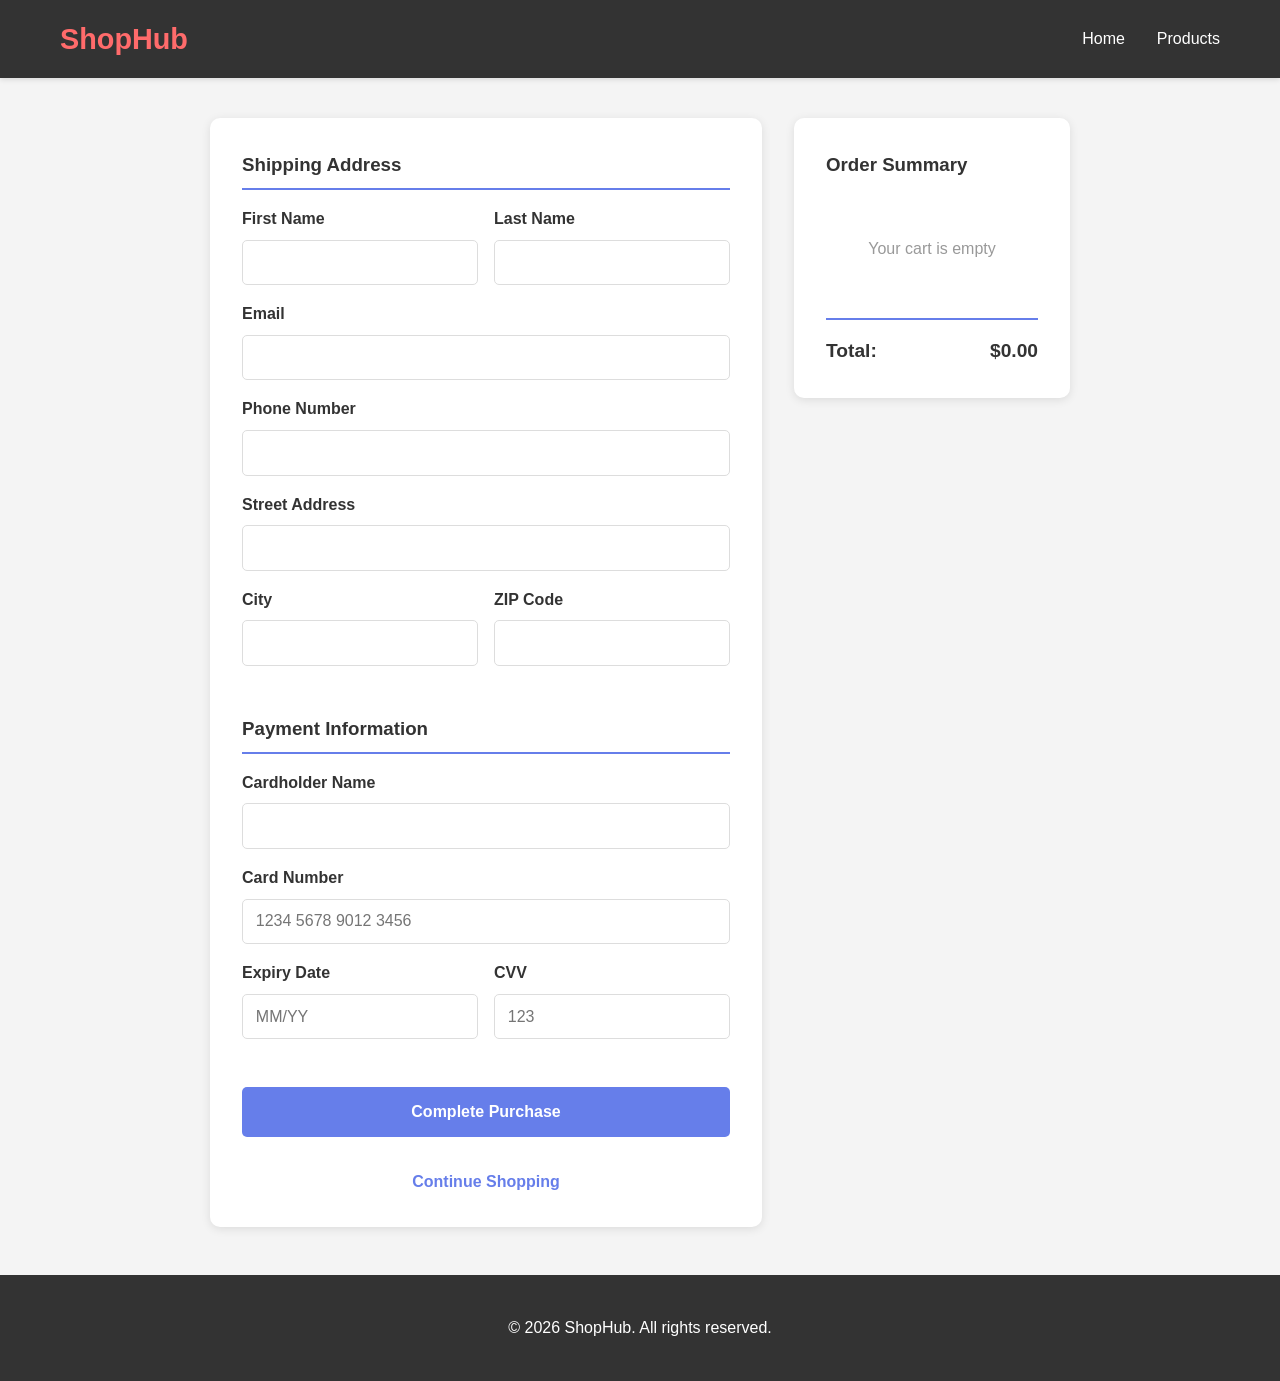
==== frontend/pages/checkout.html @ a6169514 "Initial commit" ====
<!DOCTYPE html>
<html lang="en">
<head>
    <meta charset="UTF-8">
    <meta name="viewport" content="width=device-width, initial-scale=1.0">
    <title>Checkout - ShopHub</title>
    <link rel="stylesheet" href="../assets/css/style.css">
    <style>
        .checkout-container {
            max-width: 900px;
            margin: 40px auto;
            display: grid;
            grid-template-columns: 2fr 1fr;
            gap: 2rem;
            padding: 0 20px;
        }

        .checkout-form {
            background: white;
            padding: 2rem;
            border-radius: 10px;
            box-shadow: 0 2px 10px rgba(0,0,0,0.1);
        }

        .checkout-form h3 {
            margin-top: 2rem;
            margin-bottom: 1rem;
            color: #333;
            border-bottom: 2px solid #667eea;
            padding-bottom: 0.5rem;
        }

        .checkout-form h3:first-child {
            margin-top: 0;
        }

        .form-group {
            margin-bottom: 1rem;
        }

        .form-group label {
            display: block;
            margin-bottom: 0.5rem;
            font-weight: bold;
            color: #333;
        }

        .form-group input {
            width: 100%;
            padding: 0.8rem;
            border: 1px solid #ddd;
            border-radius: 5px;
            font-size: 1rem;
        }

        .form-group input:focus {
            outline: none;
            border-color: #667eea;
            box-shadow: 0 0 5px rgba(102, 126, 234, 0.3);
        }

        .form-row {
            display: grid;
            grid-template-columns: 1fr 1fr;
            gap: 1rem;
        }

        .checkout-btn {
            width: 100%;
            background: #667eea;
            color: white;
            padding: 1rem;
            border: none;
            border-radius: 5px;
            cursor: pointer;
            font-size: 1rem;
            font-weight: bold;
            margin-top: 2rem;
            transition: background 0.3s ease;
        }

        .checkout-btn:hover {
            background: #764ba2;
        }

        .order-summary {
            background: white;
            padding: 2rem;
            border-radius: 10px;
            box-shadow: 0 2px 10px rgba(0,0,0,0.1);
            height: fit-content;
            position: sticky;
            top: 20px;
        }

        .order-summary h3 {
            margin-bottom: 1.5rem;
            color: #333;
        }

        .cart-items {
            margin-bottom: 1.5rem;
        }

        .cart-item {
            display: flex;
            justify-content: space-between;
            padding: 0.8rem 0;
            border-bottom: 1px solid #eee;
        }

        .cart-item:last-child {
            border-bottom: none;
        }

        .item-details {
            flex: 1;
        }

        .item-name {
            font-weight: bold;
            color: #333;
        }

        .item-qty {
            color: #666;
            font-size: 0.9rem;
        }

        .item-price {
            color: #ff6b6b;
            font-weight: bold;
        }

        .order-total {
            border-top: 2px solid #667eea;
            padding-top: 1rem;
            font-size: 1.2rem;
            font-weight: bold;
            display: flex;
            justify-content: space-between;
            color: #333;
        }

        .empty-message {
            padding: 2rem;
            text-align: center;
            color: #999;
        }

        .continue-shopping {
            display: inline-block;
            margin-top: 1rem;
            color: #667eea;
            text-decoration: none;
            font-weight: bold;
        }

        @media (max-width: 768px) {
            .checkout-container {
                grid-template-columns: 1fr;
            }

            .order-summary {
                position: static;
            }
        }
    </style>
</head>
<body>
    <!-- Navigation -->
    <nav class="navbar">
        <div class="container">
            <div class="logo">ShopHub</div>
            <ul class="nav-menu">
                <li><a href="../index.html">Home</a></li>
                <li><a href="../index.html#products">Products</a></li>
            </ul>
        </div>
    </nav>

    <div class="checkout-container">
        <!-- Checkout Form -->
        <form id="checkoutForm" class="checkout-form">
            <h3>Shipping Address</h3>
            <div class="form-row">
                <div class="form-group">
                    <label for="firstName">First Name</label>
                    <input type="text" id="firstName" name="firstName" required>
                </div>
                <div class="form-group">
                    <label for="lastName">Last Name</label>
                    <input type="text" id="lastName" name="lastName" required>
                </div>
            </div>
            <div class="form-group">
                <label for="email">Email</label>
                <input type="email" id="email" name="email" required>
            </div>
            <div class="form-group">
                <label for="phone">Phone Number</label>
                <input type="tel" id="phone" name="phone" required>
            </div>
            <div class="form-group">
                <label for="address">Street Address</label>
                <input type="text" id="address" name="address" required>
            </div>
            <div class="form-row">
                <div class="form-group">
                    <label for="city">City</label>
                    <input type="text" id="city" name="city" required>
                </div>
                <div class="form-group">
                    <label for="zipcode">ZIP Code</label>
                    <input type="text" id="zipcode" name="zipcode" required>
                </div>
            </div>

            <h3>Payment Information</h3>
            <div class="form-group">
                <label for="cardName">Cardholder Name</label>
                <input type="text" id="cardName" name="cardName" required>
            </div>
            <div class="form-group">
                <label for="cardNumber">Card Number</label>
                <input type="text" id="cardNumber" name="cardNumber" placeholder="1234 5678 9012 3456" required>
            </div>
            <div class="form-row">
                <div class="form-group">
                    <label for="expiry">Expiry Date</label>
                    <input type="text" id="expiry" name="expiry" placeholder="MM/YY" required>
                </div>
                <div class="form-group">
                    <label for="cvv">CVV</label>
                    <input type="text" id="cvv" name="cvv" placeholder="123" required>
                </div>
            </div>

            <button type="submit" class="checkout-btn">Complete Purchase</button>
            <div style="text-align: center; margin-top: 1rem;">
                <a href="../index.html" class="continue-shopping">Continue Shopping</a>
            </div>
        </form>

        <!-- Order Summary -->
        <div class="order-summary">
            <h3>Order Summary</h3>
            <div class="cart-items" id="cartItems">
                <div class="empty-message">Your cart is empty</div>
            </div>
            <div class="order-total">
                <span>Total:</span>
                <span id="orderTotal">$0.00</span>
            </div>
        </div>
    </div>

    <!-- Footer -->
    <footer class="footer">
        <p>&copy; 2026 ShopHub. All rights reserved.</p>
    </footer>

    <script>
        // Load cart from localStorage
        let cart = [];
        
        function loadCheckout() {
            const saved = localStorage.getItem('cart');
            if (saved) {
                cart = JSON.parse(saved);
            }
            displayCartItems();
        }

        function displayCartItems() {
            const cartContainer = document.getElementById('cartItems');
            const totalElement = document.getElementById('orderTotal');
            
            if (cart.length === 0) {
                cartContainer.innerHTML = '<div class="empty-message">Your cart is empty</div>';
                totalElement.textContent = '$0.00';
                return;
            }

            let html = '';
            let total = 0;

            cart.forEach(item => {
                const itemTotal = item.price * item.quantity;
                total += itemTotal;
                html += `
                    <div class="cart-item">
                        <div class="item-details">
                            <div class="item-name">${item.name}</div>
                            <div class="item-qty">Qty: ${item.quantity}</div>
                        </div>
                        <div class="item-price">$${itemTotal.toFixed(2)}</div>
                    </div>
                `;
            });

            cartContainer.innerHTML = html;
            totalElement.textContent = '$' + total.toFixed(2);
        }

        // Handle form submission
        document.getElementById('checkoutForm').addEventListener('submit', function(e) {
            e.preventDefault();
            
            if (cart.length === 0) {
                alert('Your cart is empty!');
                return;
            }

            // Create order
            const order = {
                id: Date.now(),
                cart: cart,
                shippingInfo: {
                    firstName: document.getElementById('firstName').value,
                    lastName: document.getElementById('lastName').value,
                    email: document.getElementById('email').value,
                    phone: document.getElementById('phone').value,
                    address: document.getElementById('address').value,
                    city: document.getElementById('city').value,
                    zipcode: document.getElementById('zipcode').value
                },
                orderDate: new Date().toISOString()
            };

            // Save order to localStorage
            const orders = JSON.parse(localStorage.getItem('orders')) || [];
            orders.push(order);
            localStorage.setItem('orders', JSON.stringify(orders));

            // Clear cart
            localStorage.removeItem('cart');

            alert('Order placed successfully! Order ID: ' + order.id);
            window.location.href = '../index.html';
        });

        // Load checkout on page load
        document.addEventListener('DOMContentLoaded', loadCheckout);
    </script>
</body>
</html>
    </footer>

    <script src="../assets/js/api.js"></script>
    <script src="../assets/js/checkout.js"></script>
</body>
</html>
---- frontend/assets/css/style.css ----
* {
    margin: 0;
    padding: 0;
    box-sizing: border-box;
}

body {
    font-family: 'Arial', sans-serif;
    line-height: 1.6;
    color: #333;
    background-color: #f4f4f4;
}

.container {
    max-width: 1200px;
    margin: 0 auto;
    padding: 0 20px;
}

/* Navigation */
.navbar {
    background: #333;
    color: white;
    padding: 1rem 0;
    position: sticky;
    top: 0;
    z-index: 100;
    box-shadow: 0 2px 5px rgba(0,0,0,0.1);
}

.navbar .container {
    display: flex;
    justify-content: space-between;
    align-items: center;
}

.logo {
    font-size: 1.8rem;
    font-weight: bold;
    color: #ff6b6b;
}

.nav-menu {
    display: flex;
    list-style: none;
    gap: 2rem;
}

.nav-menu a {
    color: white;
    text-decoration: none;
    transition: color 0.3s ease;
    cursor: pointer;
}

.nav-menu a:hover {
    color: #ff6b6b;
}

.cart-btn {
    background: #ff6b6b;
    padding: 0.5rem 1rem;
    border-radius: 5px;
    color: white !important;
}

.cart-btn:hover {
    background: #ff5252;
}

/* Hero Section */
.hero {
    background: linear-gradient(135deg, #667eea 0%, #764ba2 100%);
    color: white;
    padding: 6rem 0;
    text-align: center;
}

.hero-content h1 {
    font-size: 3rem;
    margin-bottom: 1rem;
}

.hero-content p {
    font-size: 1.2rem;
    margin-bottom: 2rem;
}

.cta-btn {
    background: #ff6b6b;
    color: white;
    border: none;
    padding: 0.8rem 2rem;
    font-size: 1rem;
    border-radius: 5px;
    cursor: pointer;
    transition: background 0.3s ease;
}

.cta-btn:hover {
    background: #ff5252;
}

/* Products Section */
.products {
    padding: 3rem 0;
    background: white;
    margin: 2rem 0;
    border-radius: 10px;
}

.products h2 {
    text-align: center;
    margin-bottom: 2rem;
    font-size: 2rem;
    color: #333;
}

.products-grid {
    display: grid;
    grid-template-columns: repeat(auto-fill, minmax(250px, 1fr));
    gap: 2rem;
}

.product-card {
    background: #fff;
    border: 1px solid #ddd;
    border-radius: 8px;
    overflow: hidden;
    transition: transform 0.3s ease, box-shadow 0.3s ease;
    cursor: pointer;
}

.product-card:hover {
    transform: translateY(-5px);
    box-shadow: 0 5px 15px rgba(0,0,0,0.1);
}

.product-image {
    width: 100%;
    height: 200px;
    background: linear-gradient(135deg, #ddd, #eee);
    display: flex;
    align-items: center;
    justify-content: center;
    font-size: 3rem;
    color: #999;
}

.product-info {
    padding: 1.5rem;
}

.product-name {
    font-size: 1.1rem;
    font-weight: bold;
    margin-bottom: 0.5rem;
    color: #333;
}

.product-description {
    font-size: 0.9rem;
    color: #666;
    margin-bottom: 1rem;
}

.product-price {
    font-size: 1.3rem;
    color: #ff6b6b;
    font-weight: bold;
    margin-bottom: 1rem;
}

.product-rating {
    color: #ffc107;
    margin-bottom: 1rem;
    font-size: 0.9rem;
}

.add-to-cart-btn {
    width: 100%;
    background: #667eea;
    color: white;
    border: none;
    padding: 0.8rem;
    border-radius: 5px;
    cursor: pointer;
    font-size: 1rem;
    transition: background 0.3s ease;
}

.add-to-cart-btn:hover {
    background: #764ba2;
}

/* Footer */
.footer {
    background: #333;
    color: white;
    padding: 2rem 0;
    text-align: center;
    margin-top: 3rem;
}

.footer p {
    margin: 0.5rem 0;
}

/* Responsive Design */
@media (max-width: 768px) {
    .nav-menu {
        gap: 1rem;
        font-size: 0.9rem;
    }

    .hero-content h1 {
        font-size: 2rem;
    }

    .hero-content p {
        font-size: 1rem;
    }

    .products-grid {
        grid-template-columns: repeat(auto-fill, minmax(150px, 1fr));
        gap: 1rem;
    }

    .product-card {
        border-radius: 5px;
    }

    .product-image {
        height: 150px;
        font-size: 2rem;
    }

    .product-info {
        padding: 1rem;
    }

    .product-name {
        font-size: 0.95rem;
    }

    .product-price {
        font-size: 1.1rem;
    }
}

@media (max-width: 480px) {
    .navbar .container {
        flex-direction: column;
        gap: 1rem;
    }

    .nav-menu {
        flex-direction: column;
        gap: 0.5rem;
        width: 100%;
    }

    .hero {
        padding: 3rem 0;
    }

    .hero-content h1 {
        font-size: 1.5rem;
    }

    .products-grid {
        grid-template-columns: 1fr;
    }
}

.loading {
    text-align: center;
    padding: 3rem;
    color: #999;
    font-size: 1.1rem;
}
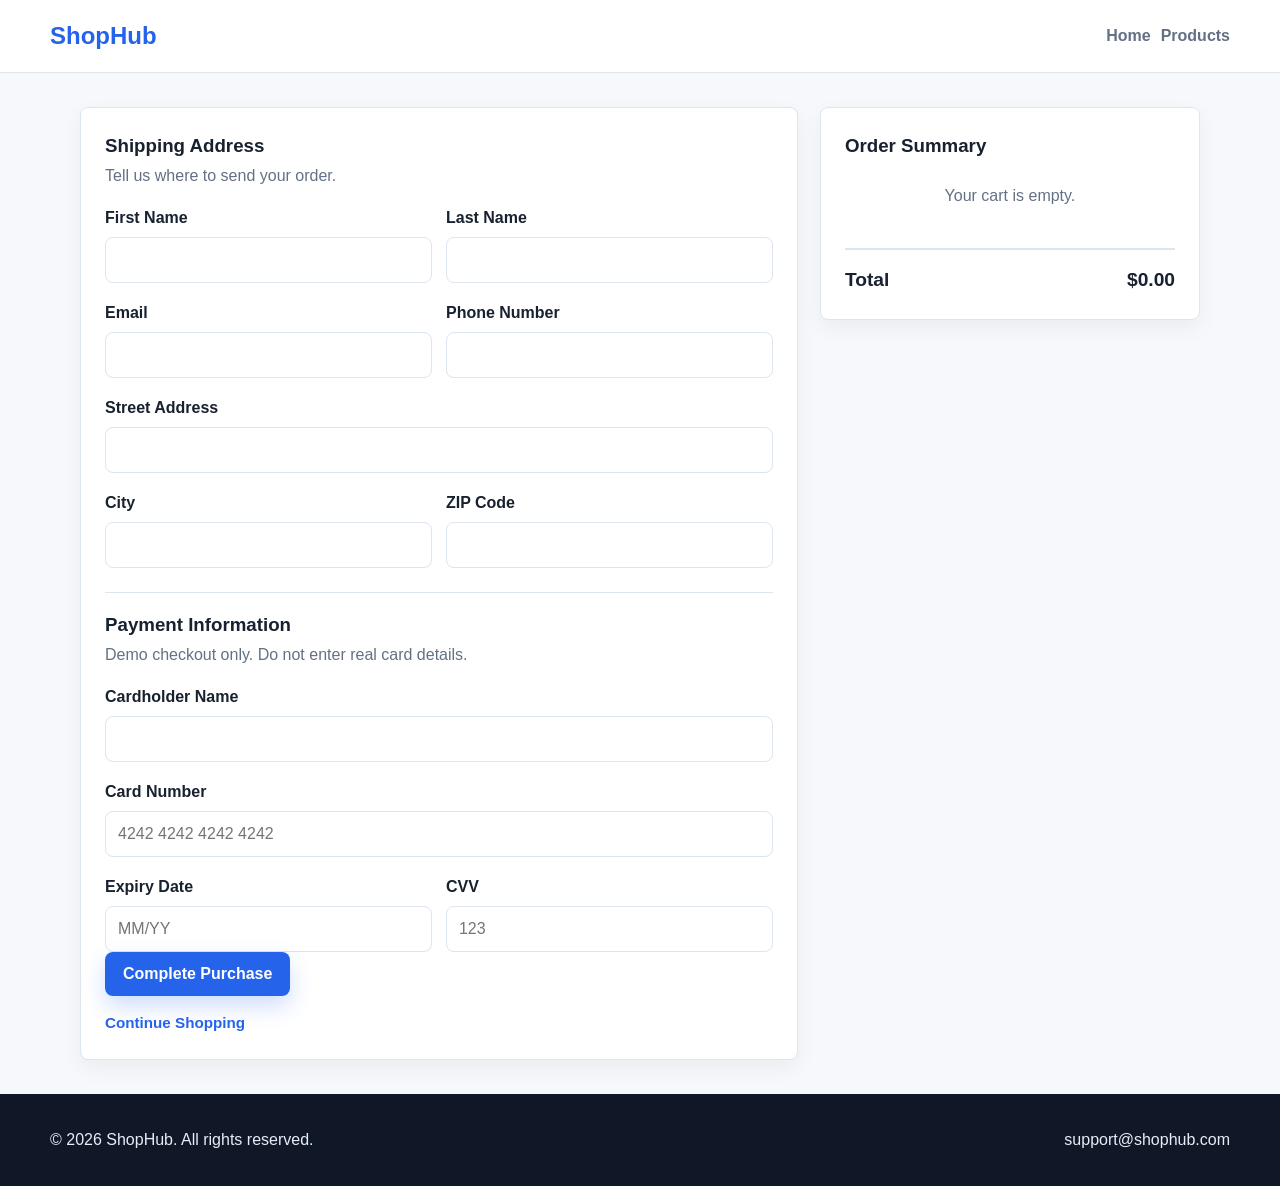
==== commit a1ccee77: "Update" ====
--- a/frontend/pages/checkout.html
+++ b/frontend/pages/checkout.html
@@ -5,173 +5,11 @@
     <meta name="viewport" content="width=device-width, initial-scale=1.0">
     <title>Checkout - ShopHub</title>
     <link rel="stylesheet" href="../assets/css/style.css">
-    <style>
-        .checkout-container {
-            max-width: 900px;
-            margin: 40px auto;
-            display: grid;
-            grid-template-columns: 2fr 1fr;
-            gap: 2rem;
-            padding: 0 20px;
-        }
-
-        .checkout-form {
-            background: white;
-            padding: 2rem;
-            border-radius: 10px;
-            box-shadow: 0 2px 10px rgba(0,0,0,0.1);
-        }
-
-        .checkout-form h3 {
-            margin-top: 2rem;
-            margin-bottom: 1rem;
-            color: #333;
-            border-bottom: 2px solid #667eea;
-            padding-bottom: 0.5rem;
-        }
-
-        .checkout-form h3:first-child {
-            margin-top: 0;
-        }
-
-        .form-group {
-            margin-bottom: 1rem;
-        }
-
-        .form-group label {
-            display: block;
-            margin-bottom: 0.5rem;
-            font-weight: bold;
-            color: #333;
-        }
-
-        .form-group input {
-            width: 100%;
-            padding: 0.8rem;
-            border: 1px solid #ddd;
-            border-radius: 5px;
-            font-size: 1rem;
-        }
-
-        .form-group input:focus {
-            outline: none;
-            border-color: #667eea;
-            box-shadow: 0 0 5px rgba(102, 126, 234, 0.3);
-        }
-
-        .form-row {
-            display: grid;
-            grid-template-columns: 1fr 1fr;
-            gap: 1rem;
-        }
-
-        .checkout-btn {
-            width: 100%;
-            background: #667eea;
-            color: white;
-            padding: 1rem;
-            border: none;
-            border-radius: 5px;
-            cursor: pointer;
-            font-size: 1rem;
-            font-weight: bold;
-            margin-top: 2rem;
-            transition: background 0.3s ease;
-        }
-
-        .checkout-btn:hover {
-            background: #764ba2;
-        }
-
-        .order-summary {
-            background: white;
-            padding: 2rem;
-            border-radius: 10px;
-            box-shadow: 0 2px 10px rgba(0,0,0,0.1);
-            height: fit-content;
-            position: sticky;
-            top: 20px;
-        }
-
-        .order-summary h3 {
-            margin-bottom: 1.5rem;
-            color: #333;
-        }
-
-        .cart-items {
-            margin-bottom: 1.5rem;
-        }
-
-        .cart-item {
-            display: flex;
-            justify-content: space-between;
-            padding: 0.8rem 0;
-            border-bottom: 1px solid #eee;
-        }
-
-        .cart-item:last-child {
-            border-bottom: none;
-        }
-
-        .item-details {
-            flex: 1;
-        }
-
-        .item-name {
-            font-weight: bold;
-            color: #333;
-        }
-
-        .item-qty {
-            color: #666;
-            font-size: 0.9rem;
-        }
-
-        .item-price {
-            color: #ff6b6b;
-            font-weight: bold;
-        }
-
-        .order-total {
-            border-top: 2px solid #667eea;
-            padding-top: 1rem;
-            font-size: 1.2rem;
-            font-weight: bold;
-            display: flex;
-            justify-content: space-between;
-            color: #333;
-        }
-
-        .empty-message {
-            padding: 2rem;
-            text-align: center;
-            color: #999;
-        }
-
-        .continue-shopping {
-            display: inline-block;
-            margin-top: 1rem;
-            color: #667eea;
-            text-decoration: none;
-            font-weight: bold;
-        }
-
-        @media (max-width: 768px) {
-            .checkout-container {
-                grid-template-columns: 1fr;
-            }
-
-            .order-summary {
-                position: static;
-            }
-        }
-    </style>
 </head>
-<body>
-    <!-- Navigation -->
+<body class="checkout-page">
     <nav class="navbar">
         <div class="container">
-            <div class="logo">ShopHub</div>
+            <a class="logo" href="../index.html">ShopHub</a>
             <ul class="nav-menu">
                 <li><a href="../index.html">Home</a></li>
                 <li><a href="../index.html#products">Products</a></li>
@@ -179,175 +17,199 @@
         </div>
     </nav>
 
-    <div class="checkout-container">
-        <!-- Checkout Form -->
+    <main class="checkout-container">
         <form id="checkoutForm" class="checkout-form">
             <h3>Shipping Address</h3>
+            <p class="muted">Tell us where to send your order.</p>
             <div class="form-row">
                 <div class="form-group">
                     <label for="firstName">First Name</label>
-                    <input type="text" id="firstName" name="firstName" required>
+                    <input type="text" id="firstName" name="firstName" autocomplete="given-name" required>
                 </div>
                 <div class="form-group">
                     <label for="lastName">Last Name</label>
-                    <input type="text" id="lastName" name="lastName" required>
-                </div>
-            </div>
-            <div class="form-group">
-                <label for="email">Email</label>
-                <input type="email" id="email" name="email" required>
-            </div>
-            <div class="form-group">
-                <label for="phone">Phone Number</label>
-                <input type="tel" id="phone" name="phone" required>
+                    <input type="text" id="lastName" name="lastName" autocomplete="family-name" required>
+                </div>
+            </div>
+            <div class="form-row">
+                <div class="form-group">
+                    <label for="email">Email</label>
+                    <input type="email" id="email" name="email" autocomplete="email" required>
+                </div>
+                <div class="form-group">
+                    <label for="phone">Phone Number</label>
+                    <input type="tel" id="phone" name="phone" autocomplete="tel" required>
+                </div>
             </div>
             <div class="form-group">
                 <label for="address">Street Address</label>
-                <input type="text" id="address" name="address" required>
+                <input type="text" id="address" name="address" autocomplete="street-address" required>
             </div>
             <div class="form-row">
                 <div class="form-group">
                     <label for="city">City</label>
-                    <input type="text" id="city" name="city" required>
+                    <input type="text" id="city" name="city" autocomplete="address-level2" required>
                 </div>
                 <div class="form-group">
                     <label for="zipcode">ZIP Code</label>
-                    <input type="text" id="zipcode" name="zipcode" required>
+                    <input type="text" id="zipcode" name="zipcode" autocomplete="postal-code" required>
                 </div>
             </div>
 
             <h3>Payment Information</h3>
+            <p class="muted">Demo checkout only. Do not enter real card details.</p>
             <div class="form-group">
                 <label for="cardName">Cardholder Name</label>
-                <input type="text" id="cardName" name="cardName" required>
+                <input type="text" id="cardName" name="cardName" autocomplete="cc-name" required>
             </div>
             <div class="form-group">
                 <label for="cardNumber">Card Number</label>
-                <input type="text" id="cardNumber" name="cardNumber" placeholder="1234 5678 9012 3456" required>
+                <input type="text" id="cardNumber" name="cardNumber" inputmode="numeric" placeholder="4242 4242 4242 4242" maxlength="19" required>
             </div>
             <div class="form-row">
                 <div class="form-group">
                     <label for="expiry">Expiry Date</label>
-                    <input type="text" id="expiry" name="expiry" placeholder="MM/YY" required>
+                    <input type="text" id="expiry" name="expiry" inputmode="numeric" placeholder="MM/YY" maxlength="5" required>
                 </div>
                 <div class="form-group">
                     <label for="cvv">CVV</label>
-                    <input type="text" id="cvv" name="cvv" placeholder="123" required>
+                    <input type="text" id="cvv" name="cvv" inputmode="numeric" placeholder="123" maxlength="4" required>
                 </div>
             </div>
 
             <button type="submit" class="checkout-btn">Complete Purchase</button>
-            <div style="text-align: center; margin-top: 1rem;">
-                <a href="../index.html" class="continue-shopping">Continue Shopping</a>
-            </div>
+            <div class="auth-links">
+                <a href="../index.html">Continue Shopping</a>
+            </div>
+            <div id="message" class="message"></div>
         </form>
 
-        <!-- Order Summary -->
-        <div class="order-summary">
+        <aside class="order-summary">
             <h3>Order Summary</h3>
             <div class="cart-items" id="cartItems">
-                <div class="empty-message">Your cart is empty</div>
+                <div class="empty-message">Your cart is empty.</div>
             </div>
             <div class="order-total">
-                <span>Total:</span>
+                <span>Total</span>
                 <span id="orderTotal">$0.00</span>
             </div>
+        </aside>
+    </main>
+
+    <footer class="footer">
+        <div class="container">
+            <p>&copy; 2026 ShopHub. All rights reserved.</p>
+            <p>support@shophub.com</p>
         </div>
-    </div>
-
-    <!-- Footer -->
-    <footer class="footer">
-        <p>&copy; 2026 ShopHub. All rights reserved.</p>
     </footer>
 
     <script>
-        // Load cart from localStorage
         let cart = [];
-        
-        function loadCheckout() {
-            const saved = localStorage.getItem('cart');
-            if (saved) {
-                cart = JSON.parse(saved);
-            }
-            displayCartItems();
-        }
-
-        function displayCartItems() {
-            const cartContainer = document.getElementById('cartItems');
-            const totalElement = document.getElementById('orderTotal');
-            
+        const money = new Intl.NumberFormat("en-US", { style: "currency", currency: "USD" });
+        const messageDiv = document.getElementById("message");
+
+        document.addEventListener("DOMContentLoaded", () => {
+            loadCheckout();
+            prefillUser();
+        });
+
+        document.getElementById("cardNumber").addEventListener("input", function() {
+            this.value = this.value.replace(/\D/g, "").slice(0, 16).replace(/(.{4})/g, "$1 ").trim();
+        });
+
+        document.getElementById("expiry").addEventListener("input", function() {
+            const value = this.value.replace(/\D/g, "").slice(0, 4);
+            this.value = value.length > 2 ? `${value.slice(0, 2)}/${value.slice(2)}` : value;
+        });
+
+        document.getElementById("cvv").addEventListener("input", function() {
+            this.value = this.value.replace(/\D/g, "").slice(0, 4);
+        });
+
+        document.getElementById("checkoutForm").addEventListener("submit", function(event) {
+            event.preventDefault();
+
             if (cart.length === 0) {
-                cartContainer.innerHTML = '<div class="empty-message">Your cart is empty</div>';
-                totalElement.textContent = '$0.00';
+                showMessage("Your cart is empty. Add a product before checkout.", "error");
                 return;
             }
 
-            let html = '';
+            const order = {
+                id: Date.now(),
+                cart,
+                total: cart.reduce((sum, item) => sum + item.price * item.quantity, 0),
+                shippingInfo: {
+                    firstName: document.getElementById("firstName").value.trim(),
+                    lastName: document.getElementById("lastName").value.trim(),
+                    email: document.getElementById("email").value.trim(),
+                    phone: document.getElementById("phone").value.trim(),
+                    address: document.getElementById("address").value.trim(),
+                    city: document.getElementById("city").value.trim(),
+                    zipcode: document.getElementById("zipcode").value.trim()
+                },
+                orderDate: new Date().toISOString()
+            };
+
+            const orders = JSON.parse(localStorage.getItem("orders")) || [];
+            orders.push(order);
+            localStorage.setItem("orders", JSON.stringify(orders));
+            localStorage.removeItem("cart");
+
+            showMessage(`Order placed successfully. Order ID: ${order.id}`, "success");
+            setTimeout(() => {
+                window.location.href = "../index.html";
+            }, 1300);
+        });
+
+        function loadCheckout() {
+            cart = JSON.parse(localStorage.getItem("cart")) || [];
+            displayCartItems();
+        }
+
+        function prefillUser() {
+            const user = JSON.parse(localStorage.getItem("user") || "null");
+            if (!user) return;
+
+            document.getElementById("email").value = user.email || "";
+            if (user.fullname) {
+                const parts = user.fullname.split(" ");
+                document.getElementById("firstName").value = parts[0] || "";
+                document.getElementById("lastName").value = parts.slice(1).join(" ");
+            }
+        }
+
+        function displayCartItems() {
+            const cartContainer = document.getElementById("cartItems");
+            const totalElement = document.getElementById("orderTotal");
+
+            if (cart.length === 0) {
+                cartContainer.innerHTML = '<div class="empty-message">Your cart is empty.</div>';
+                totalElement.textContent = money.format(0);
+                return;
+            }
+
             let total = 0;
-
-            cart.forEach(item => {
+            cartContainer.innerHTML = cart.map((item) => {
                 const itemTotal = item.price * item.quantity;
                 total += itemTotal;
-                html += `
+                return `
                     <div class="cart-item">
-                        <div class="item-details">
+                        <div>
                             <div class="item-name">${item.name}</div>
                             <div class="item-qty">Qty: ${item.quantity}</div>
                         </div>
-                        <div class="item-price">$${itemTotal.toFixed(2)}</div>
+                        <div class="item-price">${money.format(itemTotal)}</div>
                     </div>
                 `;
-            });
-
-            cartContainer.innerHTML = html;
-            totalElement.textContent = '$' + total.toFixed(2);
-        }
-
-        // Handle form submission
-        document.getElementById('checkoutForm').addEventListener('submit', function(e) {
-            e.preventDefault();
-            
-            if (cart.length === 0) {
-                alert('Your cart is empty!');
-                return;
-            }
-
-            // Create order
-            const order = {
-                id: Date.now(),
-                cart: cart,
-                shippingInfo: {
-                    firstName: document.getElementById('firstName').value,
-                    lastName: document.getElementById('lastName').value,
-                    email: document.getElementById('email').value,
-                    phone: document.getElementById('phone').value,
-                    address: document.getElementById('address').value,
-                    city: document.getElementById('city').value,
-                    zipcode: document.getElementById('zipcode').value
-                },
-                orderDate: new Date().toISOString()
-            };
-
-            // Save order to localStorage
-            const orders = JSON.parse(localStorage.getItem('orders')) || [];
-            orders.push(order);
-            localStorage.setItem('orders', JSON.stringify(orders));
-
-            // Clear cart
-            localStorage.removeItem('cart');
-
-            alert('Order placed successfully! Order ID: ' + order.id);
-            window.location.href = '../index.html';
-        });
-
-        // Load checkout on page load
-        document.addEventListener('DOMContentLoaded', loadCheckout);
+            }).join("");
+
+            totalElement.textContent = money.format(total);
+        }
+
+        function showMessage(text, type) {
+            messageDiv.textContent = text;
+            messageDiv.className = `message show ${type}`;
+        }
     </script>
 </body>
 </html>
-    </footer>
-
-    <script src="../assets/js/api.js"></script>
-    <script src="../assets/js/checkout.js"></script>
-</body>
-</html>
--- a/frontend/assets/css/style.css
+++ b/frontend/assets/css/style.css
@@ -1,281 +1,843 @@
 * {
+    box-sizing: border-box;
     margin: 0;
     padding: 0;
-    box-sizing: border-box;
+}
+
+:root {
+    --bg: #f7f8fb;
+    --surface: #ffffff;
+    --surface-soft: #f0f4f8;
+    --text: #18212f;
+    --muted: #647084;
+    --line: #dde5ef;
+    --brand: #2563eb;
+    --brand-dark: #1e40af;
+    --accent: #f97316;
+    --success: #0f766e;
+    --danger: #dc2626;
+    --shadow: 0 16px 40px rgba(15, 23, 42, 0.09);
+    --radius: 8px;
+}
+
+html {
+    scroll-behavior: smooth;
 }
 
 body {
-    font-family: 'Arial', sans-serif;
-    line-height: 1.6;
-    color: #333;
-    background-color: #f4f4f4;
+    min-height: 100vh;
+    background: var(--bg);
+    color: var(--text);
+    font-family: Arial, Helvetica, sans-serif;
+    line-height: 1.5;
+}
+
+button,
+input,
+select {
+    font: inherit;
+}
+
+button {
+    cursor: pointer;
+}
+
+a {
+    color: inherit;
 }
 
 .container {
-    max-width: 1200px;
+    width: min(1180px, calc(100% - 32px));
     margin: 0 auto;
-    padding: 0 20px;
-}
-
-/* Navigation */
+}
+
 .navbar {
-    background: #333;
-    color: white;
-    padding: 1rem 0;
     position: sticky;
     top: 0;
     z-index: 100;
-    box-shadow: 0 2px 5px rgba(0,0,0,0.1);
+    background: rgba(255, 255, 255, 0.96);
+    border-bottom: 1px solid var(--line);
+    backdrop-filter: blur(12px);
 }
 
 .navbar .container {
     display: flex;
-    justify-content: space-between;
-    align-items: center;
+    align-items: center;
+    justify-content: space-between;
+    min-height: 72px;
+    gap: 18px;
 }
 
 .logo {
-    font-size: 1.8rem;
-    font-weight: bold;
-    color: #ff6b6b;
+    color: var(--brand);
+    font-size: 1.5rem;
+    font-weight: 800;
+    letter-spacing: 0;
+    text-decoration: none;
 }
 
 .nav-menu {
     display: flex;
+    align-items: center;
+    gap: 10px;
     list-style: none;
-    gap: 2rem;
-}
-
-.nav-menu a {
-    color: white;
+}
+
+.nav-menu a,
+.link-button {
+    display: inline-flex;
+    align-items: center;
+    min-height: 40px;
+    border: 0;
+    background: transparent;
+    color: var(--muted);
+    font-weight: 700;
     text-decoration: none;
-    transition: color 0.3s ease;
-    cursor: pointer;
-}
-
-.nav-menu a:hover {
-    color: #ff6b6b;
-}
-
-.cart-btn {
-    background: #ff6b6b;
-    padding: 0.5rem 1rem;
-    border-radius: 5px;
-    color: white !important;
-}
-
-.cart-btn:hover {
-    background: #ff5252;
-}
-
-/* Hero Section */
+}
+
+.nav-menu a:hover,
+.link-button:hover {
+    color: var(--brand);
+}
+
+.cart-btn,
+.primary-btn,
+.secondary-btn,
+.ghost-btn,
+.icon-btn,
+.add-to-cart-btn,
+.checkout-btn,
+.auth-btn {
+    display: inline-flex;
+    align-items: center;
+    justify-content: center;
+    min-height: 44px;
+    border: 0;
+    border-radius: var(--radius);
+    font-weight: 800;
+    text-decoration: none;
+    transition: transform 0.18s ease, box-shadow 0.18s ease, background 0.18s ease;
+}
+
+.cart-btn,
+.primary-btn,
+.checkout-btn,
+.auth-btn {
+    background: var(--brand);
+    color: #fff !important;
+    padding: 0 18px;
+    box-shadow: 0 10px 22px rgba(37, 99, 235, 0.22);
+}
+
+.cart-btn:hover,
+.primary-btn:hover,
+.checkout-btn:hover,
+.auth-btn:hover {
+    background: var(--brand-dark);
+    transform: translateY(-1px);
+}
+
+.secondary-btn {
+    background: var(--text);
+    color: #fff;
+    padding: 0 18px;
+}
+
+.ghost-btn,
+.icon-btn {
+    background: var(--surface-soft);
+    color: var(--text);
+    padding: 0 14px;
+}
+
+.icon-btn {
+    width: 44px;
+    padding: 0;
+}
+
 .hero {
-    background: linear-gradient(135deg, #667eea 0%, #764ba2 100%);
-    color: white;
-    padding: 6rem 0;
-    text-align: center;
-}
-
-.hero-content h1 {
-    font-size: 3rem;
-    margin-bottom: 1rem;
-}
-
-.hero-content p {
-    font-size: 1.2rem;
-    margin-bottom: 2rem;
-}
-
-.cta-btn {
-    background: #ff6b6b;
-    color: white;
-    border: none;
-    padding: 0.8rem 2rem;
-    font-size: 1rem;
-    border-radius: 5px;
-    cursor: pointer;
-    transition: background 0.3s ease;
-}
-
-.cta-btn:hover {
-    background: #ff5252;
-}
-
-/* Products Section */
+    background:
+        linear-gradient(90deg, rgba(12, 18, 32, 0.84), rgba(12, 18, 32, 0.42)),
+        url("https://images.unsplash.com/photo-1555529669-e69e7aa0ba9a?auto=format&fit=crop&w=1800&q=80") center/cover;
+    color: #fff;
+}
+
+.hero .container {
+    display: grid;
+    grid-template-columns: minmax(0, 1fr) 360px;
+    align-items: center;
+    gap: 32px;
+    min-height: 470px;
+    padding: 56px 0 64px;
+}
+
+.hero-content {
+    max-width: 680px;
+}
+
+.eyebrow {
+    margin-bottom: 14px;
+    color: #bfdbfe;
+    font-size: 0.85rem;
+    font-weight: 800;
+    letter-spacing: 0;
+    text-transform: uppercase;
+}
+
+.hero h1 {
+    max-width: 10ch;
+    font-size: clamp(2.3rem, 5vw, 4.7rem);
+    line-height: 0.98;
+    margin-bottom: 18px;
+}
+
+.hero p {
+    max-width: 560px;
+    color: #e5edf7;
+    font-size: 1.1rem;
+}
+
+.hero-actions,
+.section-head,
+.filters,
+.product-actions,
+.auth-row {
+    display: flex;
+    align-items: center;
+    gap: 12px;
+    flex-wrap: wrap;
+}
+
+.hero-actions {
+    margin-top: 28px;
+}
+
+.hero-panel {
+    background: rgba(255, 255, 255, 0.94);
+    border: 1px solid rgba(255, 255, 255, 0.5);
+    border-radius: var(--radius);
+    color: var(--text);
+    padding: 22px;
+    box-shadow: var(--shadow);
+}
+
+.hero-panel h2 {
+    font-size: 1.1rem;
+    margin-bottom: 14px;
+}
+
+.mini-stat {
+    display: flex;
+    justify-content: space-between;
+    padding: 12px 0;
+    border-top: 1px solid var(--line);
+    color: var(--muted);
+    font-weight: 700;
+}
+
+.mini-stat strong {
+    color: var(--text);
+}
+
+.benefits {
+    background: var(--surface);
+    border-bottom: 1px solid var(--line);
+}
+
+.benefit-grid {
+    display: grid;
+    grid-template-columns: repeat(3, 1fr);
+    gap: 16px;
+    padding: 22px 0;
+}
+
+.benefit {
+    display: flex;
+    gap: 12px;
+    align-items: flex-start;
+}
+
+.benefit-icon {
+    display: grid;
+    place-items: center;
+    width: 42px;
+    height: 42px;
+    border-radius: var(--radius);
+    background: #e8f0ff;
+    color: var(--brand);
+    font-weight: 900;
+}
+
+.benefit strong {
+    display: block;
+}
+
+.benefit span,
+.muted {
+    color: var(--muted);
+}
+
 .products {
-    padding: 3rem 0;
-    background: white;
-    margin: 2rem 0;
-    border-radius: 10px;
-}
-
-.products h2 {
-    text-align: center;
-    margin-bottom: 2rem;
+    padding: 46px 0 56px;
+}
+
+.section-head {
+    justify-content: space-between;
+    margin-bottom: 22px;
+}
+
+.section-head h2 {
+    font-size: clamp(1.7rem, 3vw, 2.4rem);
+}
+
+.filters {
+    margin-bottom: 22px;
+    padding: 14px;
+    background: var(--surface);
+    border: 1px solid var(--line);
+    border-radius: var(--radius);
+}
+
+.search-box,
+.filter-select {
+    min-height: 44px;
+    border: 1px solid var(--line);
+    border-radius: var(--radius);
+    background: #fff;
+    color: var(--text);
+}
+
+.search-box {
+    flex: 1 1 280px;
+    padding: 0 14px;
+}
+
+.filter-select {
+    padding: 0 38px 0 12px;
+}
+
+.products-grid {
+    display: grid;
+    grid-template-columns: repeat(auto-fill, minmax(240px, 1fr));
+    gap: 18px;
+}
+
+.product-card {
+    display: flex;
+    flex-direction: column;
+    overflow: hidden;
+    min-height: 100%;
+    background: var(--surface);
+    border: 1px solid var(--line);
+    border-radius: var(--radius);
+    box-shadow: 0 6px 20px rgba(15, 23, 42, 0.04);
+}
+
+.product-image {
+    display: grid;
+    place-items: center;
+    min-height: 172px;
+    padding: 26px;
+    background: linear-gradient(135deg, #eff6ff, #fff7ed);
+    color: var(--text);
+}
+
+.product-visual {
+    display: grid;
+    place-items: center;
+    width: 94px;
+    height: 94px;
+    border-radius: 24px;
+    background: #fff;
+    border: 1px solid var(--line);
+    color: var(--brand);
     font-size: 2rem;
-    color: #333;
-}
-
-.products-grid {
-    display: grid;
-    grid-template-columns: repeat(auto-fill, minmax(250px, 1fr));
-    gap: 2rem;
-}
-
-.product-card {
-    background: #fff;
-    border: 1px solid #ddd;
-    border-radius: 8px;
-    overflow: hidden;
-    transition: transform 0.3s ease, box-shadow 0.3s ease;
-    cursor: pointer;
-}
-
-.product-card:hover {
-    transform: translateY(-5px);
-    box-shadow: 0 5px 15px rgba(0,0,0,0.1);
-}
-
-.product-image {
-    width: 100%;
-    height: 200px;
-    background: linear-gradient(135deg, #ddd, #eee);
-    display: flex;
-    align-items: center;
-    justify-content: center;
-    font-size: 3rem;
-    color: #999;
+    font-weight: 900;
+    box-shadow: 0 14px 30px rgba(15, 23, 42, 0.12);
 }
 
 .product-info {
-    padding: 1.5rem;
+    display: flex;
+    flex: 1;
+    flex-direction: column;
+    padding: 18px;
+}
+
+.product-meta {
+    color: var(--muted);
+    font-size: 0.78rem;
+    font-weight: 800;
+    text-transform: uppercase;
 }
 
 .product-name {
-    font-size: 1.1rem;
-    font-weight: bold;
-    margin-bottom: 0.5rem;
-    color: #333;
+    margin-top: 8px;
+    color: var(--text);
+    font-size: 1.08rem;
+    font-weight: 800;
 }
 
 .product-description {
+    margin: 8px 0 12px;
+    color: var(--muted);
+    font-size: 0.95rem;
+}
+
+.product-rating {
+    color: #b45309;
     font-size: 0.9rem;
-    color: #666;
-    margin-bottom: 1rem;
+    font-weight: 800;
+}
+
+.product-footer {
+    display: flex;
+    align-items: center;
+    justify-content: space-between;
+    gap: 12px;
+    margin-top: auto;
+    padding-top: 16px;
 }
 
 .product-price {
+    color: var(--text);
     font-size: 1.3rem;
-    color: #ff6b6b;
-    font-weight: bold;
-    margin-bottom: 1rem;
-}
-
-.product-rating {
-    color: #ffc107;
-    margin-bottom: 1rem;
-    font-size: 0.9rem;
+    font-weight: 900;
 }
 
 .add-to-cart-btn {
     width: 100%;
-    background: #667eea;
-    color: white;
-    border: none;
-    padding: 0.8rem;
-    border-radius: 5px;
-    cursor: pointer;
-    font-size: 1rem;
-    transition: background 0.3s ease;
-}
-
-.add-to-cart-btn:hover {
-    background: #764ba2;
-}
-
-/* Footer */
+    margin-top: 14px;
+    background: var(--brand);
+    color: #fff;
+}
+
+.wishlist-btn.active {
+    background: #fff1f2;
+    color: #be123c;
+}
+
+.empty-state {
+    grid-column: 1 / -1;
+    padding: 42px;
+    background: var(--surface);
+    border: 1px solid var(--line);
+    border-radius: var(--radius);
+    color: var(--muted);
+    text-align: center;
+}
+
 .footer {
-    background: #333;
-    color: white;
-    padding: 2rem 0;
+    background: #101827;
+    color: #e5edf7;
+    padding: 34px 0;
+}
+
+.footer .container {
+    display: flex;
+    justify-content: space-between;
+    gap: 16px;
+    flex-wrap: wrap;
+}
+
+.toast {
+    position: fixed;
+    right: 18px;
+    bottom: 18px;
+    z-index: 300;
+    max-width: min(360px, calc(100% - 36px));
+    padding: 14px 16px;
+    border-radius: var(--radius);
+    background: #101827;
+    color: #fff;
+    box-shadow: var(--shadow);
+    transform: translateY(16px);
+    opacity: 0;
+    pointer-events: none;
+    transition: opacity 0.2s ease, transform 0.2s ease;
+}
+
+.toast.show {
+    transform: translateY(0);
+    opacity: 1;
+}
+
+.modal {
+    position: fixed;
+    inset: 0;
+    z-index: 250;
+    display: none;
+    align-items: center;
+    justify-content: center;
+    padding: 20px;
+    background: rgba(15, 23, 42, 0.56);
+}
+
+.modal.show {
+    display: flex;
+}
+
+.modal-content {
+    width: min(560px, 100%);
+    max-height: calc(100vh - 40px);
+    overflow: auto;
+    background: var(--surface);
+    border-radius: var(--radius);
+    box-shadow: var(--shadow);
+}
+
+.modal-head {
+    display: flex;
+    align-items: center;
+    justify-content: space-between;
+    gap: 16px;
+    padding: 18px;
+    border-bottom: 1px solid var(--line);
+}
+
+.modal-body {
+    padding: 18px;
+}
+
+.cart-row {
+    display: grid;
+    grid-template-columns: 1fr auto;
+    gap: 14px;
+    padding: 14px 0;
+    border-bottom: 1px solid var(--line);
+}
+
+.cart-row:last-child {
+    border-bottom: 0;
+}
+
+.quantity-control {
+    display: inline-flex;
+    align-items: center;
+    gap: 8px;
+    margin-top: 8px;
+}
+
+.quantity-control button {
+    width: 32px;
+    height: 32px;
+    border: 1px solid var(--line);
+    border-radius: var(--radius);
+    background: #fff;
+    font-weight: 900;
+}
+
+.cart-total {
+    display: flex;
+    justify-content: space-between;
+    margin-top: 18px;
+    padding-top: 18px;
+    border-top: 2px solid var(--line);
+    font-size: 1.2rem;
+    font-weight: 900;
+}
+
+.auth-page {
+    min-height: 100vh;
+    display: grid;
+    grid-template-columns: minmax(0, 1fr) minmax(340px, 440px);
+    background:
+        linear-gradient(90deg, rgba(16, 24, 39, 0.9), rgba(16, 24, 39, 0.3)),
+        url("https://images.unsplash.com/photo-1607082348824-0a96f2a4b9da?auto=format&fit=crop&w=1500&q=80") center/cover;
+}
+
+.auth-aside {
+    display: flex;
+    flex-direction: column;
+    justify-content: flex-end;
+    padding: 48px;
+    color: #fff;
+}
+
+.auth-aside h1 {
+    max-width: 580px;
+    font-size: clamp(2.3rem, 5vw, 4.4rem);
+    line-height: 1;
+}
+
+.auth-aside p {
+    max-width: 520px;
+    margin-top: 16px;
+    color: #dbe7f5;
+}
+
+.auth-panel {
+    display: flex;
+    align-items: center;
+    justify-content: center;
+    padding: 32px;
+    background: rgba(247, 248, 251, 0.98);
+}
+
+.auth-card {
+    width: 100%;
+    background: var(--surface);
+    border: 1px solid var(--line);
+    border-radius: var(--radius);
+    padding: 28px;
+    box-shadow: var(--shadow);
+}
+
+.auth-card h2 {
+    margin-bottom: 8px;
+    font-size: 1.8rem;
+}
+
+.auth-card p {
+    color: var(--muted);
+}
+
+.form-group {
+    margin-top: 18px;
+}
+
+.form-group label {
+    display: block;
+    margin-bottom: 7px;
+    color: var(--text);
+    font-weight: 800;
+}
+
+.form-group input,
+.form-group textarea {
+    width: 100%;
+    min-height: 46px;
+    border: 1px solid var(--line);
+    border-radius: var(--radius);
+    padding: 0 12px;
+    background: #fff;
+    color: var(--text);
+}
+
+.form-group input:focus,
+.form-group textarea:focus,
+.search-box:focus,
+.filter-select:focus {
+    outline: 3px solid rgba(37, 99, 235, 0.15);
+    border-color: var(--brand);
+}
+
+.form-row {
+    display: grid;
+    grid-template-columns: repeat(2, minmax(0, 1fr));
+    gap: 14px;
+}
+
+.auth-btn {
+    width: 100%;
+    margin-top: 22px;
+}
+
+.auth-links {
+    display: flex;
+    justify-content: space-between;
+    gap: 12px;
+    margin-top: 16px;
+    color: var(--muted);
+    font-size: 0.95rem;
+}
+
+.auth-links a,
+.continue-shopping {
+    color: var(--brand);
+    font-weight: 800;
+    text-decoration: none;
+}
+
+.message {
+    display: none;
+    margin-top: 16px;
+    padding: 12px;
+    border-radius: var(--radius);
+    font-weight: 700;
+}
+
+.message.show {
+    display: block;
+}
+
+.success {
+    background: #ccfbf1;
+    color: #134e4a;
+}
+
+.error {
+    background: #fee2e2;
+    color: #7f1d1d;
+}
+
+.hint {
+    margin-top: 8px;
+    color: var(--muted);
+    font-size: 0.86rem;
+}
+
+.strength {
+    height: 8px;
+    margin-top: 10px;
+    overflow: hidden;
+    background: var(--surface-soft);
+    border-radius: 999px;
+}
+
+.strength span {
+    display: block;
+    width: 0;
+    height: 100%;
+    background: var(--danger);
+    transition: width 0.2s ease, background 0.2s ease;
+}
+
+.checkout-page {
+    background: var(--bg);
+}
+
+.checkout-container {
+    display: grid;
+    grid-template-columns: minmax(0, 1.7fr) minmax(300px, 0.9fr);
+    gap: 22px;
+    width: min(1120px, calc(100% - 32px));
+    margin: 34px auto;
+}
+
+.checkout-form,
+.order-summary {
+    background: var(--surface);
+    border: 1px solid var(--line);
+    border-radius: var(--radius);
+    padding: 24px;
+    box-shadow: 0 8px 22px rgba(15, 23, 42, 0.05);
+}
+
+.checkout-form h3 {
+    margin: 24px 0 4px;
+    padding-top: 18px;
+    border-top: 1px solid var(--line);
+}
+
+.checkout-form h3:first-child {
+    margin-top: 0;
+    padding-top: 0;
+    border-top: 0;
+}
+
+.order-summary {
+    position: sticky;
+    top: 94px;
+    height: fit-content;
+}
+
+.cart-item {
+    display: flex;
+    justify-content: space-between;
+    gap: 12px;
+    padding: 13px 0;
+    border-bottom: 1px solid var(--line);
+}
+
+.item-name {
+    font-weight: 800;
+}
+
+.item-qty {
+    color: var(--muted);
+    font-size: 0.9rem;
+}
+
+.item-price {
+    font-weight: 900;
+}
+
+.order-total {
+    display: flex;
+    justify-content: space-between;
+    margin-top: 16px;
+    padding-top: 16px;
+    border-top: 2px solid var(--line);
+    font-size: 1.2rem;
+    font-weight: 900;
+}
+
+.empty-message {
+    padding: 24px 0;
+    color: var(--muted);
     text-align: center;
-    margin-top: 3rem;
-}
-
-.footer p {
-    margin: 0.5rem 0;
-}
-
-/* Responsive Design */
-@media (max-width: 768px) {
+}
+
+@media (max-width: 860px) {
+    .hero .container,
+    .auth-page,
+    .checkout-container {
+        grid-template-columns: 1fr;
+    }
+
+    .hero-panel {
+        max-width: 420px;
+    }
+
+    .benefit-grid {
+        grid-template-columns: 1fr;
+    }
+
+    .auth-aside {
+        min-height: 330px;
+    }
+
+    .order-summary {
+        position: static;
+    }
+}
+
+@media (max-width: 620px) {
+    .navbar .container,
+    .footer .container,
+    .section-head,
+    .auth-links {
+        align-items: flex-start;
+        flex-direction: column;
+    }
+
     .nav-menu {
-        gap: 1rem;
-        font-size: 0.9rem;
-    }
-
-    .hero-content h1 {
-        font-size: 2rem;
-    }
-
-    .hero-content p {
-        font-size: 1rem;
-    }
-
-    .products-grid {
-        grid-template-columns: repeat(auto-fill, minmax(150px, 1fr));
-        gap: 1rem;
-    }
-
-    .product-card {
-        border-radius: 5px;
-    }
-
-    .product-image {
-        height: 150px;
-        font-size: 2rem;
-    }
-
-    .product-info {
-        padding: 1rem;
-    }
-
-    .product-name {
-        font-size: 0.95rem;
-    }
-
-    .product-price {
-        font-size: 1.1rem;
-    }
-}
-
-@media (max-width: 480px) {
-    .navbar .container {
+        width: 100%;
+        justify-content: space-between;
+        gap: 8px;
+        overflow-x: auto;
+    }
+
+    .hero .container {
+        min-height: auto;
+        padding: 42px 0;
+    }
+
+    .hero h1 {
+        max-width: 11ch;
+    }
+
+    .filters {
+        align-items: stretch;
         flex-direction: column;
-        gap: 1rem;
-    }
-
-    .nav-menu {
-        flex-direction: column;
-        gap: 0.5rem;
+    }
+
+    .filter-select {
         width: 100%;
     }
 
-    .hero {
-        padding: 3rem 0;
-    }
-
-    .hero-content h1 {
-        font-size: 1.5rem;
-    }
-
-    .products-grid {
+    .form-row {
         grid-template-columns: 1fr;
     }
-}
-
-.loading {
-    text-align: center;
-    padding: 3rem;
-    color: #999;
-    font-size: 1.1rem;
-}
+
+    .auth-aside,
+    .auth-panel {
+        padding: 24px;
+    }
+
+    .auth-card,
+    .checkout-form,
+    .order-summary {
+        padding: 20px;
+    }
+}
